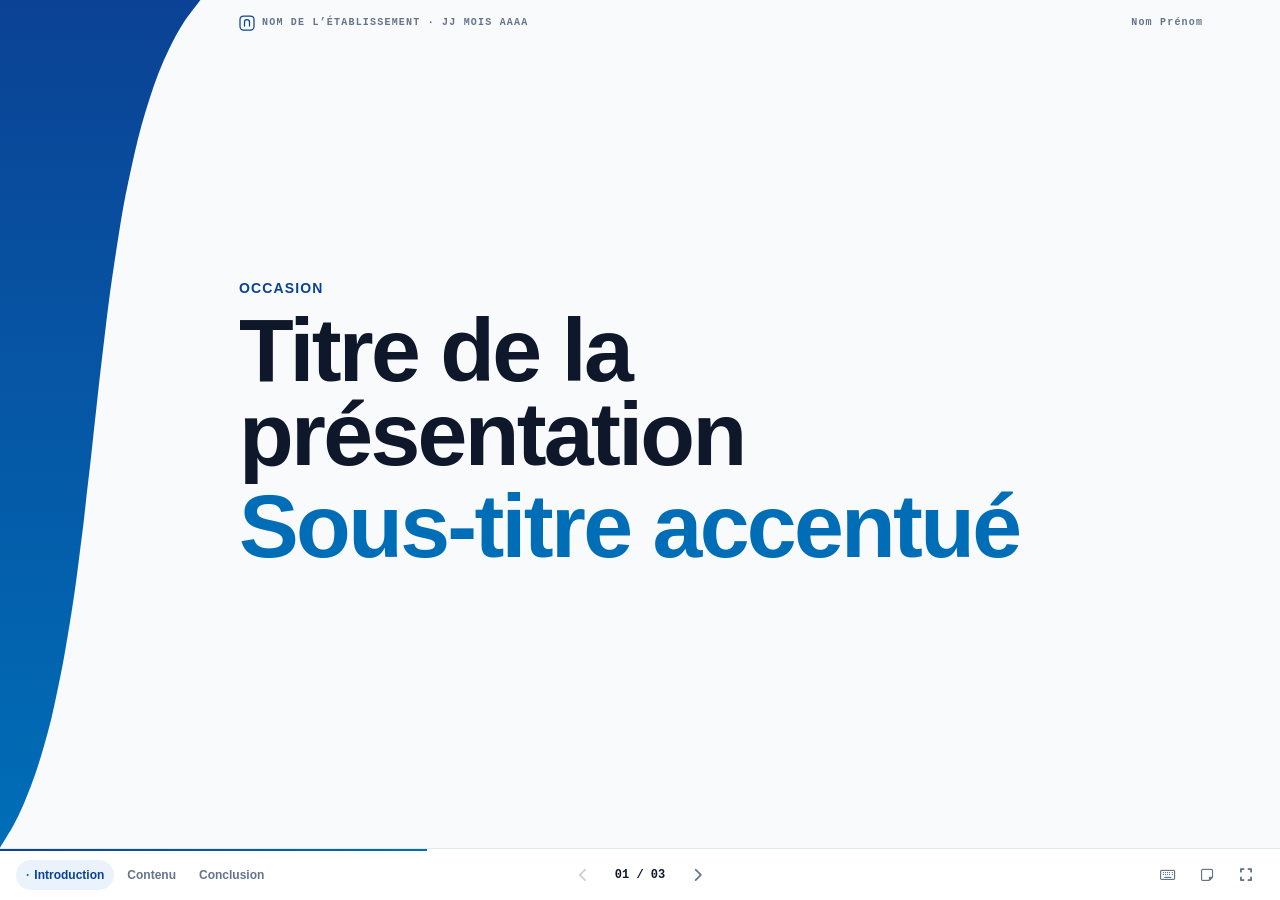
==== assets/presentation-template-2/index.html @ 1841f81f "Ajoute le modèle 2, le calendrier interactif et la vérification mesurée Modèle 2 « cambré institutio" ====
<!doctype html>
<html lang="fr">
<head>
  <meta charset="utf-8">
  <meta name="viewport" content="width=device-width, initial-scale=1">
  <meta name="theme-color" content="#f8fafc">
  <title>Titre de la présentation</title>
  <link rel="stylesheet" href="https://cdnjs.cloudflare.com/ajax/libs/font-awesome/6.7.2/css/all.min.css">
  <link rel="stylesheet" href="styles.css">
</head>
<body data-institution="NOM DE L’ÉTABLISSEMENT · JJ MOIS AAAA" data-author="Nom Prénom">
  <main class="stage" id="stage">
    <section class="slide cover-slide active" id="slide-1" data-chapter="introduction" data-chapter-label="Introduction" aria-label="Titre de la présentation" data-notes="Notes de la slide d’ouverture.">
      <div class="slide-inner cover-content">
        <p class="eyebrow">Occasion</p>
        <h1>Titre de la présentation<em>Sous-titre accentué</em></h1>
      </div>
    </section>

    <section class="slide" id="slide-2" data-chapter="contenu" data-chapter-label="Contenu" aria-label="Un message principal" data-notes="Présenter les trois idées successivement.">
      <div class="slide-inner">
        <header class="slide-head">
          <div><p class="eyebrow">Un angle complémentaire</p><h2>Un message principal</h2></div>
        </header>
        <div class="example-grid">
          <article class="card"><span class="number">01</span><h3>Première idée</h3><p>Une formulation courte et utile.</p></article>
          <article class="card build-step" data-build="2"><span class="number">02</span><h3>Deuxième idée</h3><p>Elle apparaît au clic suivant.</p></article>
          <article class="card build-step" data-build="3"><span class="number">03</span><h3>Troisième idée</h3><p>Elle apparaît séparément.</p></article>
        </div>
      </div>
    </section>

    <section class="slide thanks-slide" id="slide-3" data-chapter="conclusion" data-chapter-label="Conclusion" aria-label="Merci" data-notes="Merci.">
      <div class="slide-inner thanks-content"><h2>Merci</h2></div>
    </section>

    <!-- Cambré institutionnel : hampe du « f ». Dernier enfant de .stage, donc
         peint au-dessus des fonds de slide et sous le contenu. Décoratif. -->
    <svg class="swash" viewBox="0 0 830 3508" preserveAspectRatio="xMinYMid meet" aria-hidden="true" focusable="false">
      <defs>
        <linearGradient id="swash-fill" x1="0" y1="0" x2="0" y2="1">
          <stop offset="0" stop-color="var(--brand-deep)"/>
          <stop offset="1" stop-color="var(--brand)"/>
        </linearGradient>
      </defs>
      <path d="M829 0C817.2 16 779.2 63.2 758 96C736.8 128.8 719 162.7 702 197C685 231.3 670 266.5 656 302C642 337.5 629.8 373.7 618 410C606.2 446.3 595.2 482.8 585 520C574.8 557.2 565.8 595.2 557 633C548.2 670.8 540 708.8 532 747C524 785.2 516 823.5 509 862C502 900.5 496.2 939.2 490 978C483.8 1016.8 477.8 1056 472 1095C466.2 1134 460.3 1172.8 455 1212C449.7 1251.2 444.8 1290.7 440 1330C435.2 1369.3 430.7 1408.5 426 1448C421.3 1487.5 416.5 1527.5 412 1567C407.5 1606.5 403.3 1645.5 399 1685C394.7 1724.5 390.3 1764.3 386 1804C381.7 1843.7 377.5 1883.3 373 1923C368.5 1962.7 363.5 2002.5 359 2042C354.5 2081.5 350.7 2120.7 346 2160C341.3 2199.3 336 2238.7 331 2278C326 2317.3 321.3 2356.8 316 2396C310.7 2435.2 305 2474 299 2513C293 2552 286.5 2591.2 280 2630C273.5 2668.8 267.2 2707.7 260 2746C252.8 2784.3 245 2822 237 2860C229 2898 221.2 2936.3 212 2974C202.8 3011.7 192.7 3049 182 3086C171.3 3123 160.5 3159.7 148 3196C135.5 3232.3 121.8 3268.7 107 3304C92.2 3339.3 76.8 3374.2 59 3408C41.2 3441.8 9.8 3490.5 0 3507L0 3507L0 0Z" fill="url(#swash-fill)"/>
    </svg>
  </main>

  <footer class="controls" aria-label="Commandes de présentation">
    <nav class="chapters" id="chapter-nav" aria-label="Chapitres"></nav>
    <div class="transport">
      <button class="control-button" id="previous" type="button" aria-label="Slide précédente" title="Précédent"><i class="fa-solid fa-chevron-left" aria-hidden="true"></i><span class="sr-only">Précédent</span></button>
      <span class="counter" id="counter" aria-live="polite">01 / 03</span>
      <button class="control-button" id="next" type="button" aria-label="Slide suivante" title="Suivant"><i class="fa-solid fa-chevron-right" aria-hidden="true"></i><span class="sr-only">Suivant</span></button>
    </div>
    <div class="utilities">
      <button class="control-button" id="shortcuts-toggle" type="button" aria-label="Afficher les raccourcis clavier" aria-expanded="false" aria-controls="keyboard-shortcuts" title="Raccourcis clavier"><i class="fa-regular fa-keyboard" aria-hidden="true"></i><span class="sr-only">Raccourcis clavier</span></button>
      <button class="control-button" id="notes-toggle" type="button" aria-label="Afficher les notes" aria-expanded="false" aria-controls="notes" title="Notes (N)"><i class="fa-regular fa-note-sticky" aria-hidden="true"></i><span class="sr-only">Notes</span></button>
      <button class="control-button" id="fullscreen" type="button" aria-label="Passer en plein écran" title="Plein écran (F)"><i class="fa-solid fa-expand" aria-hidden="true"></i><span class="sr-only">Plein écran</span></button>
    </div>
    <i class="progress" id="progress" aria-hidden="true"></i>
  </footer>

  <aside class="overlay-panel notes" id="notes" aria-label="Notes de l’intervenant">
    <p class="panel-label">Notes intervenant · touche N</p><p id="notes-content"></p>
  </aside>

  <aside class="overlay-panel keyboard-shortcuts" id="keyboard-shortcuts" aria-label="Raccourcis clavier">
    <p class="panel-label">Raccourcis clavier</p>
    <ul class="shortcut-list">
      <li><span>Précédent</span><span class="shortcut-keys"><kbd>←</kbd><kbd>Page ↑</kbd></span></li>
      <li><span>Suivant</span><span class="shortcut-keys"><kbd>→</kbd><kbd>Espace</kbd><kbd>Page ↓</kbd></span></li>
      <li><span>Première slide</span><span class="shortcut-keys" role="img" aria-label="fn plus flèche gauche"><kbd aria-hidden="true">fn</kbd><span class="shortcut-plus" aria-hidden="true">+</span><kbd aria-hidden="true">←</kbd></span></li>
      <li><span>Dernière slide</span><span class="shortcut-keys" role="img" aria-label="fn plus flèche droite"><kbd aria-hidden="true">fn</kbd><span class="shortcut-plus" aria-hidden="true">+</span><kbd aria-hidden="true">→</kbd></span></li>
      <li><span>Plein écran</span><span class="shortcut-keys"><kbd>F</kbd></span></li>
      <li><span>Notes</span><span class="shortcut-keys"><kbd>N</kbd></span></li>
      <li><span>Fermer</span><span class="shortcut-keys"><kbd>Échap</kbd></span></li>
    </ul>
  </aside>

  <script src="presentation.js"></script>
</body>
</html>
---- assets/presentation-template-2/styles.css ----
:root {
  --bg: #f8fafc;
  --surface: #ffffff;
  --ink: #0f172a;
  --muted: #64748b;
  --subtle: #94a3b8;
  --line: #e2e8f0;

  /* bleus institutionnels : hampe foncée du logo, bleu de la bande */
  --brand-deep: #0b4295;
  --brand: #006eb7;
  --brand-soft: #eaf3fb;
  --brand-line: #bcd8ee;

  --radius: 20px;
  --shadow: 0 1px 3px rgba(11, 66, 149, .07), 0 12px 32px rgba(11, 66, 149, .04);
  --sans: Inter, ui-sans-serif, -apple-system, BlinkMacSystemFont, "Segoe UI", sans-serif;
  --mono: "SFMono-Regular", Consolas, "Liberation Mono", monospace;
  --ease: cubic-bezier(.22, 1, .36, 1);

  /* logo de la barre d'en-tête : remplacer le fichier ou pointer ailleurs */
  --logo: url("logo.svg");

  /* géométrie du cambré : ratio 830/3508, pleine hauteur de scène.
     --pad-left en dérive, si bien que contenu et barre ne peuvent pas diverger. */
  --swash-w: calc((100vh - 52px) * 830 / 3508);
  --pad-left: calc(var(--swash-w) + clamp(28px, 3vw, 44px));
}

* { box-sizing: border-box; }
html, body { width: 100%; height: 100%; }
body { margin: 0; overflow: hidden; color: var(--ink); background: var(--bg); font-family: var(--sans); -webkit-font-smoothing: antialiased; }

/* barre d'en-tête, sur toutes les slides y compris la couverture.
   Posée sur body (hors de .slide-inner) : elle échappe au zoom du plein écran. */
body::before, body::after { position: fixed; z-index: 22; color: var(--muted); font: 800 10px/1 var(--mono); letter-spacing: .12em; pointer-events: none; }
body::before {
  content: attr(data-institution);
  top: 15px;
  left: var(--pad-left);
  padding-left: 23px;
  line-height: 16px;
  background: var(--logo) left center / auto 16px no-repeat;
}
body::after { content: attr(data-author); top: 18px; right: clamp(34px, 6vw, 88px); }

button, a { font: inherit; }
button:focus-visible, a:focus-visible { outline: 3px solid rgba(0, 110, 183, .55); outline-offset: 3px; }
.sr-only { position: absolute; width: 1px; height: 1px; padding: 0; margin: -1px; overflow: hidden; clip: rect(0, 0, 0, 0); white-space: nowrap; border: 0; }

.stage { position: fixed; inset: 0 0 52px; overflow: hidden; }
.slide { position: absolute; inset: 0; display: grid; place-items: center; padding: clamp(28px, 4vw, 58px) clamp(34px, 6vw, 88px) clamp(28px, 4vw, 58px) var(--pad-left); visibility: hidden; opacity: 0; transform: translateY(8px); pointer-events: none; background: var(--bg); transition: opacity 240ms ease, transform 280ms var(--ease), visibility 0s 280ms; }
.slide.active { visibility: visible; opacity: 1; transform: none; pointer-events: auto; transition-delay: 0s; }
.slide-inner { position: relative; z-index: 1; width: min(100%, 1160px); }
.presentation-fullscreen .slide-inner { zoom: var(--presentation-scale, 1); }

/* Cambré : un seul élément, dernier enfant de .stage.
   Il se peint donc au-dessus des fonds de slide et sous le contenu (z-index 1).
   Posé hors des slides, il reste immobile pendant les transitions au lieu de
   réapparaître à chaque changement.
   Le fond du modèle 2 est uni : pas de cadrillage, contrairement au modèle 1.
   .slide::before reste donc libre. */
.swash { display: block; position: absolute; inset: 0 auto 0 0; height: 100%; width: auto; pointer-events: none; }

.build-step { visibility: hidden; opacity: 0; transform: translateY(4px); transition: opacity 180ms ease, transform 200ms var(--ease), visibility 0s 200ms; }
.build-step.is-visible { visibility: visible; opacity: 1; transform: none; transition-delay: var(--build-delay, 0ms), var(--build-delay, 0ms), 0s; }

.slide-head { display: flex; align-items: flex-start; justify-content: space-between; gap: 28px; margin-bottom: clamp(24px, 3vw, 38px); }
.slide-head h2 { margin: 0; max-width: 900px; font-size: clamp(38px, 4vw, 56px); line-height: 1.02; letter-spacing: -.03em; }
.eyebrow { margin: 0 0 12px; color: var(--brand-deep); font-size: 14px; font-weight: 700; letter-spacing: .08em; text-transform: uppercase; }
.cover-content h1 { max-width: 900px; margin: 0; font-size: clamp(56px, 7vw, 96px); line-height: .94; letter-spacing: -.03em; }
.cover-content h1 em { display: block; margin-top: 8px; color: var(--brand); font-style: normal; }

.card { min-height: 260px; padding: 28px; border: 1px solid var(--line); border-radius: var(--radius); background: var(--surface); box-shadow: var(--shadow); }
.card h3 { margin: 0; font-size: clamp(22px, 2.1vw, 28px); line-height: 1.15; letter-spacing: -.012em; }
.card p { margin: 10px 0 0; color: var(--muted); font-size: clamp(17px, 1.55vw, 21px); line-height: 1.45; }
.number { display: block; margin-bottom: 28px; color: var(--brand); font: 800 16px/1 var(--mono); }
.example-grid { display: grid; grid-template-columns: repeat(3, minmax(0, 1fr)); gap: 18px; }
.thanks-content { text-align: center; }
.thanks-content h2 { margin: 0; font-size: clamp(88px, 12vw, 152px); line-height: .9; letter-spacing: .04em; }

.controls { position: fixed; z-index: 20; inset: auto 0 0; height: 52px; display: grid; grid-template-columns: 1fr auto 1fr; align-items: center; padding: 0 16px; border-top: 1px solid var(--line); background: rgba(255,255,255,.9); backdrop-filter: blur(14px); }
.progress { position: absolute; inset: 0 auto auto 0; width: 0; height: 2px; background: linear-gradient(90deg, var(--brand-deep), var(--brand)); transition: width 260ms var(--ease); }
.chapters { display: flex; gap: 3px; }
.chapter-button, .control-button { border: 0; border-radius: 999px; color: var(--muted); background: transparent; cursor: pointer; font-size: 12px; font-weight: 700; }
.chapter-button { padding: 8px 10px; }
.chapter-button.active { color: var(--brand-deep); background: var(--brand-soft); }
.chapter-button.visited::before { content: "·"; margin-right: 5px; color: var(--brand); }
.transport { display: flex; align-items: center; gap: 8px; }
.control-button { width: 36px; height: 36px; display: grid; place-items: center; padding: 0; font-size: 14px; }
.control-button:hover { color: var(--ink); background: #f1f5f9; }
.control-button[aria-expanded="true"], .control-button.has-build { color: var(--brand-deep); background: var(--brand-soft); }
.control-button:disabled { opacity: .35; cursor: default; }
.counter { min-width: 62px; text-align: center; color: var(--ink); font: 800 12px/1 var(--mono); }
.utilities { justify-self: end; display: flex; gap: 3px; }

.overlay-panel { position: fixed; z-index: 30; right: 16px; bottom: 66px; width: min(420px, calc(100vw - 32px)); padding: 22px; visibility: hidden; opacity: 0; transform: translateY(8px); border: 1px solid #1b3a63; border-radius: 18px; color: #fff; background: rgba(8, 34, 66, .97); box-shadow: 0 20px 56px rgba(11, 66, 149, .3); transition: 180ms ease; }
.overlay-panel.open { visibility: visible; opacity: 1; transform: none; }
.panel-label { margin: 0 0 12px; color: #8dc4e8; font: 800 12px/1 var(--mono); letter-spacing: .08em; text-transform: uppercase; }
.notes { max-height: 48vh; overflow: auto; }
.notes p:last-child { margin: 0; color: #dce8f4; font-size: 15px; line-height: 1.55; }
.keyboard-shortcuts { width: min(380px, calc(100vw - 32px)); }
.shortcut-list { display: grid; gap: 10px; margin: 0; padding: 0; list-style: none; }
.shortcut-list li { display: flex; align-items: center; justify-content: space-between; gap: 18px; color: #dce8f4; font-size: 14px; }
.shortcut-keys { display: flex; align-items: center; justify-content: flex-end; gap: 5px; min-width: 126px; }
.shortcut-keys kbd { min-width: 28px; padding: 5px 7px; border: 1px solid #2f5580; border-radius: 7px; color: #fff; background: #123055; font: 700 11px/1 var(--mono); text-align: center; box-shadow: inset 0 -1px 0 #2f5580; }
.shortcut-plus { color: #8dc4e8; font: 700 11px/1 var(--mono); }

@media (max-width: 980px) {
  /* le cambré suit la hauteur : sous cette largeur il mangerait la moitié de l'écran */
  .swash { display: none; }
  .stage { bottom: 56px; overflow: auto; }
  /* la bande d'en-tête occupe 15–31px : dégager le contenu et l'aligner sur la barre */
  .slide { padding: 48px 18px 34px; overflow-y: auto; place-items: start center; }
  body::before { left: 18px; }
  body::after { right: 18px; }
  .example-grid { grid-template-columns: 1fr; }
  .chapters { display: none; }
  .controls { height: 56px; grid-template-columns: 1fr auto; }
  .transport { justify-self: start; }
  .utilities { grid-column: 2; }
}

@media (max-width: 620px) {
  .cover-content h1 { font-size: 48px; }
  .slide-head h2 { font-size: 38px; }
  .shortcut-list li { gap: 10px; font-size: 13px; }
}

@media (max-width: 440px) {
  /* la barre n'a plus la place des deux mentions : garder la métadonnée institutionnelle */
  body::after { display: none; }
}

@media (prefers-reduced-motion: reduce) {
  *, *::before, *::after { animation-duration: 1ms !important; animation-delay: 0ms !important; animation-iteration-count: 1 !important; transition-duration: 1ms !important; scroll-behavior: auto !important; }
}
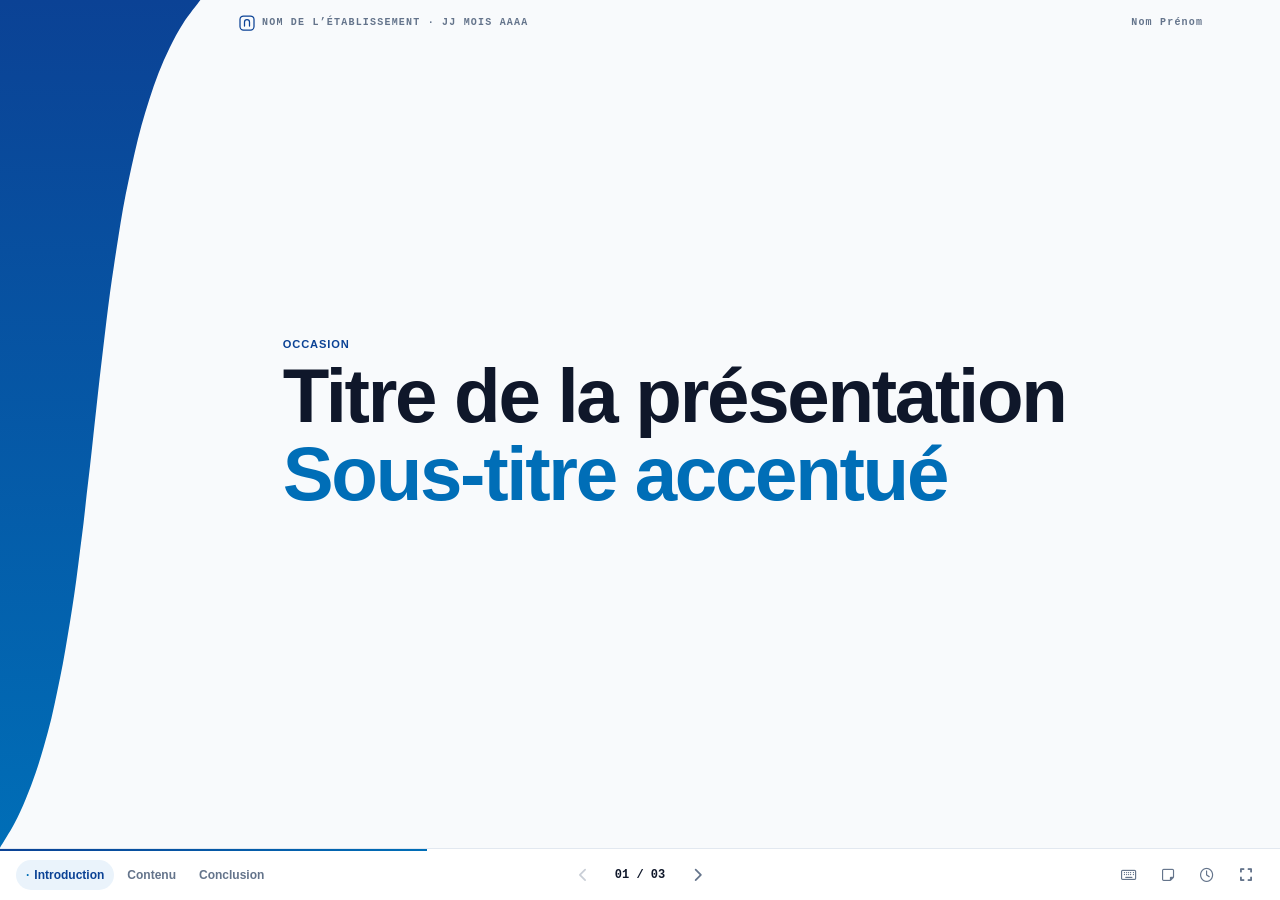
==== commit 035352eb: "feat: add editable notes and slide timers" ====
--- a/assets/presentation-template-2/index.html
+++ b/assets/presentation-template-2/index.html
@@ -21,6 +21,11 @@
       <div class="slide-inner">
         <header class="slide-head">
           <div><p class="eyebrow">Un angle complémentaire</p><h2>Un message principal</h2></div>
+          <div class="slide-timer" data-slide-timer data-duration="300" aria-label="Minuteur de la slide">
+            <output class="timer-display" data-timer-display role="timer" aria-label="Temps restant">05:00</output>
+            <span class="timer-bar" aria-hidden="true"><i class="timer-bar-progress" data-timer-progress></i></span>
+            <span class="sr-only" data-timer-status aria-live="polite"></span>
+          </div>
         </header>
         <div class="example-grid">
           <article class="card"><span class="number">01</span><h3>Première idée</h3><p>Une formulation courte et utile.</p></article>
@@ -57,13 +62,30 @@
     <div class="utilities">
       <button class="control-button" id="shortcuts-toggle" type="button" aria-label="Afficher les raccourcis clavier" aria-expanded="false" aria-controls="keyboard-shortcuts" title="Raccourcis clavier"><i class="fa-regular fa-keyboard" aria-hidden="true"></i><span class="sr-only">Raccourcis clavier</span></button>
       <button class="control-button" id="notes-toggle" type="button" aria-label="Afficher les notes" aria-expanded="false" aria-controls="notes" title="Notes (N)"><i class="fa-regular fa-note-sticky" aria-hidden="true"></i><span class="sr-only">Notes</span></button>
+      <button class="control-button" id="timer-settings-toggle" type="button" aria-label="Régler le minuteur" aria-expanded="false" aria-controls="timer-settings" title="Minuteur" hidden><i class="fa-regular fa-clock" aria-hidden="true"></i><span class="sr-only">Minuteur</span></button>
       <button class="control-button" id="fullscreen" type="button" aria-label="Passer en plein écran" title="Plein écran (F)"><i class="fa-solid fa-expand" aria-hidden="true"></i><span class="sr-only">Plein écran</span></button>
     </div>
     <i class="progress" id="progress" aria-hidden="true"></i>
   </footer>
 
   <aside class="overlay-panel notes" id="notes" aria-label="Notes de l’intervenant">
-    <p class="panel-label">Notes intervenant · touche N</p><p id="notes-content"></p>
+    <p class="panel-label">Notes intervenant · touche N</p>
+    <p class="notes-content" id="notes-content" contenteditable="plaintext-only" role="textbox" aria-multiline="true" aria-label="Notes de l’intervenant pour la slide active" aria-describedby="notes-status" data-placeholder="Cliquer pour ajouter une note"></p>
+    <p class="notes-status" id="notes-status" aria-live="polite"></p>
+  </aside>
+
+  <aside class="overlay-panel timer-settings" id="timer-settings" aria-label="Réglages du minuteur">
+    <p class="panel-label">Minuteur</p>
+    <div class="timer-settings-row">
+      <div class="timer-settings-fields" role="group" aria-label="Durée du minuteur">
+        <label class="timer-field"><input id="timer-minutes" type="number" min="0" max="180" inputmode="numeric" aria-label="Minutes"><span>min</span></label>
+        <label class="timer-field"><input id="timer-seconds" type="number" min="0" max="59" inputmode="numeric" aria-label="Secondes"><span>s</span></label>
+      </div>
+      <div class="timer-settings-actions">
+        <button class="timer-action-button" id="timer-control-toggle" type="button" aria-label="Démarrer le minuteur" title="Démarrer"><i class="fa-solid fa-play" aria-hidden="true"></i></button>
+        <button class="timer-action-button" id="timer-control-reset" type="button" aria-label="Réinitialiser le minuteur à la durée choisie" title="Réinitialiser"><i class="fa-solid fa-rotate-left" aria-hidden="true"></i></button>
+      </div>
+    </div>
   </aside>
 
   <aside class="overlay-panel keyboard-shortcuts" id="keyboard-shortcuts" aria-label="Raccourcis clavier">
--- a/assets/presentation-template-2/styles.css
+++ b/assets/presentation-template-2/styles.css
@@ -49,10 +49,12 @@
 .sr-only { position: absolute; width: 1px; height: 1px; padding: 0; margin: -1px; overflow: hidden; clip: rect(0, 0, 0, 0); white-space: nowrap; border: 0; }
 
 .stage { position: fixed; inset: 0 0 52px; overflow: hidden; }
-.slide { position: absolute; inset: 0; display: grid; place-items: center; padding: clamp(28px, 4vw, 58px) clamp(34px, 6vw, 88px) clamp(28px, 4vw, 58px) var(--pad-left); visibility: hidden; opacity: 0; transform: translateY(8px); pointer-events: none; background: var(--bg); transition: opacity 240ms ease, transform 280ms var(--ease), visibility 0s 280ms; }
+.slide { position: absolute; inset: 0; display: grid; place-items: center; padding: 0 0 0 var(--pad-left); visibility: hidden; opacity: 0; transform: translateY(8px); pointer-events: none; background: var(--bg); transition: opacity 240ms ease, transform 280ms var(--ease), visibility 0s 280ms; }
 .slide.active { visibility: visible; opacity: 1; transform: none; pointer-events: auto; transition-delay: 0s; }
-.slide-inner { position: relative; z-index: 1; width: min(100%, 1160px); }
-.presentation-fullscreen .slide-inner { zoom: var(--presentation-scale, 1); }
+/* Une slide est une maquette de largeur fixe. On ne réajuste pas les tailles une
+   par une : le bloc entier est mis à l'échelle par --slide-scale, calculé en JS
+   depuis la place disponible. Les proportions ne bougent donc jamais. */
+.slide-inner { position: relative; z-index: 1; width: 1200px; zoom: var(--slide-scale, 1); }
 
 /* Cambré : un seul élément, dernier enfant de .stage.
    Il se peint donc au-dessus des fonds de slide et sous le contenu (z-index 1).
@@ -65,19 +67,25 @@
 .build-step { visibility: hidden; opacity: 0; transform: translateY(4px); transition: opacity 180ms ease, transform 200ms var(--ease), visibility 0s 200ms; }
 .build-step.is-visible { visibility: visible; opacity: 1; transform: none; transition-delay: var(--build-delay, 0ms), var(--build-delay, 0ms), 0s; }
 
-.slide-head { display: flex; align-items: flex-start; justify-content: space-between; gap: 28px; margin-bottom: clamp(24px, 3vw, 38px); }
-.slide-head h2 { margin: 0; max-width: 900px; font-size: clamp(38px, 4vw, 56px); line-height: 1.02; letter-spacing: -.03em; }
+.slide-head { display: flex; align-items: flex-start; justify-content: space-between; gap: 28px; margin-bottom: 38px; }
+.slide-head h2 { margin: 0; font-size: 54px; line-height: 1.02; letter-spacing: -.03em; }
+.slide-timer { --timer-accent: var(--brand-deep); --timer-done: var(--brand); --timer-progress: 100%; flex: 0 0 auto; width: 142px; display: grid; gap: 7px; margin-top: 2px; padding: 8px 11px 9px; border: 1px solid var(--brand-line); border-radius: 14px; background: rgba(255,255,255,.94); box-shadow: 0 7px 20px rgba(11,66,149,.06); }
+.timer-display { min-width: 0; color: var(--ink); font: 800 20px/1 var(--mono); letter-spacing: -.045em; text-align: center; }
+.timer-bar { height: 4px; overflow: hidden; border-radius: 999px; background: var(--brand-line); }
+.timer-bar-progress { display: block; width: var(--timer-progress); height: 100%; border-radius: inherit; background: var(--timer-accent); transition: width 200ms linear; }
+.slide-timer.is-finished .timer-display { color: var(--timer-done); }
+.slide-timer.is-finished .timer-bar-progress { background: var(--timer-done); }
 .eyebrow { margin: 0 0 12px; color: var(--brand-deep); font-size: 14px; font-weight: 700; letter-spacing: .08em; text-transform: uppercase; }
-.cover-content h1 { max-width: 900px; margin: 0; font-size: clamp(56px, 7vw, 96px); line-height: .94; letter-spacing: -.03em; }
+.cover-content h1 { margin: 0; font-size: 96px; line-height: .94; letter-spacing: -.03em; }
 .cover-content h1 em { display: block; margin-top: 8px; color: var(--brand); font-style: normal; }
 
 .card { min-height: 260px; padding: 28px; border: 1px solid var(--line); border-radius: var(--radius); background: var(--surface); box-shadow: var(--shadow); }
-.card h3 { margin: 0; font-size: clamp(22px, 2.1vw, 28px); line-height: 1.15; letter-spacing: -.012em; }
-.card p { margin: 10px 0 0; color: var(--muted); font-size: clamp(17px, 1.55vw, 21px); line-height: 1.45; }
+.card h3 { margin: 0; font-size: 28px; line-height: 1.15; letter-spacing: -.012em; }
+.card p { margin: 10px 0 0; color: var(--muted); font-size: 21px; line-height: 1.45; }
 .number { display: block; margin-bottom: 28px; color: var(--brand); font: 800 16px/1 var(--mono); }
 .example-grid { display: grid; grid-template-columns: repeat(3, minmax(0, 1fr)); gap: 18px; }
 .thanks-content { text-align: center; }
-.thanks-content h2 { margin: 0; font-size: clamp(88px, 12vw, 152px); line-height: .9; letter-spacing: .04em; }
+.thanks-content h2 { margin: 0; font-size: 152px; line-height: .9; letter-spacing: .04em; }
 
 .controls { position: fixed; z-index: 20; inset: auto 0 0; height: 52px; display: grid; grid-template-columns: 1fr auto 1fr; align-items: center; padding: 0 16px; border-top: 1px solid var(--line); background: rgba(255,255,255,.9); backdrop-filter: blur(14px); }
 .progress { position: absolute; inset: 0 auto auto 0; width: 0; height: 2px; background: linear-gradient(90deg, var(--brand-deep), var(--brand)); transition: width 260ms var(--ease); }
@@ -98,7 +106,19 @@
 .overlay-panel.open { visibility: visible; opacity: 1; transform: none; }
 .panel-label { margin: 0 0 12px; color: #8dc4e8; font: 800 12px/1 var(--mono); letter-spacing: .08em; text-transform: uppercase; }
 .notes { max-height: 48vh; overflow: auto; }
-.notes p:last-child { margin: 0; color: #dce8f4; font-size: 15px; line-height: 1.55; }
+.notes-content { min-height: 68px; margin: -8px -10px 0; padding: 8px 10px; border-radius: 10px; outline: 0; color: #dce8f4; font-size: 15px; line-height: 1.55; white-space: pre-wrap; cursor: text; }
+.notes-content:hover { background: rgba(255,255,255,.055); }
+.notes-content:focus { background: rgba(255,255,255,.08); box-shadow: inset 0 0 0 2px rgba(141,196,232,.72); }
+.notes-content:empty::before { content: attr(data-placeholder); color: #9fb5ca; pointer-events: none; }
+.notes-status { margin: 10px 0 0; color: #9fb5ca; font: 700 10px/1.3 var(--mono); }
+.timer-settings { width: min(340px, calc(100vw - 32px)); }
+.timer-settings-row { display: flex; align-items: center; justify-content: space-between; gap: 18px; }
+.timer-settings-fields, .timer-settings-actions { display: flex; align-items: center; gap: 8px; }
+.timer-field { display: flex; align-items: center; gap: 4px; color: #9fb5ca; font: 700 11px/1 var(--mono); }
+.timer-field input { width: 54px; height: 36px; padding: 0 7px; border: 1px solid #2f5580; border-radius: 8px; outline: 0; color: #fff; background: #123055; font: 800 13px/1 var(--mono); text-align: center; }
+.timer-field input:focus { border-color: #8dc4e8; box-shadow: 0 0 0 3px rgba(141,196,232,.2); }
+.timer-action-button { width: 36px; height: 36px; display: grid; place-items: center; padding: 0; border: 0; border-radius: 999px; color: #dce8f4; background: transparent; cursor: pointer; }
+.timer-action-button:hover, .timer-action-button:focus-visible { color: #fff; background: #123055; }
 .keyboard-shortcuts { width: min(380px, calc(100vw - 32px)); }
 .shortcut-list { display: grid; gap: 10px; margin: 0; padding: 0; list-style: none; }
 .shortcut-list li { display: flex; align-items: center; justify-content: space-between; gap: 18px; color: #dce8f4; font-size: 14px; }
@@ -106,12 +126,19 @@
 .shortcut-keys kbd { min-width: 28px; padding: 5px 7px; border: 1px solid #2f5580; border-radius: 7px; color: #fff; background: #123055; font: 700 11px/1 var(--mono); text-align: center; box-shadow: inset 0 -1px 0 #2f5580; }
 .shortcut-plus { color: #8dc4e8; font: 700 11px/1 var(--mono); }
 
-@media (max-width: 980px) {
+/* Sous 900 px la maquette n'a plus de sens : on rend la main au flux normal,
+   à taille réelle. Tout ce qui restructure la mise en page vit ici, jamais
+   au-dessus de ce seuil — sinon la grille change alors que le cadre, lui, ne
+   change pas. */
+@media (max-width: 900px) {
+  .slide-inner { width: 100%; zoom: 1 !important; }
   /* le cambré suit la hauteur : sous cette largeur il mangerait la moitié de l'écran */
   .swash { display: none; }
   .stage { bottom: 56px; overflow: auto; }
   /* la bande d'en-tête occupe 15–31px : dégager le contenu et l'aligner sur la barre */
   .slide { padding: 48px 18px 34px; overflow-y: auto; place-items: start center; }
+  .slide-head { flex-wrap: wrap; }
+  .slide-timer { margin-left: auto; }
   body::before { left: 18px; }
   body::after { right: 18px; }
   .example-grid { grid-template-columns: 1fr; }
@@ -132,6 +159,11 @@
   body::after { display: none; }
 }
 
+/* Hors plein écran, la slide se montre entière et immobile : les apparitions
+   et les transitions ne servent qu'en projection. */
+html:not(.presentation-fullscreen) .slide,
+html:not(.presentation-fullscreen) .build-step { transition: none !important; }
+
 @media (prefers-reduced-motion: reduce) {
   *, *::before, *::after { animation-duration: 1ms !important; animation-delay: 0ms !important; animation-iteration-count: 1 !important; transition-duration: 1ms !important; scroll-behavior: auto !important; }
 }
